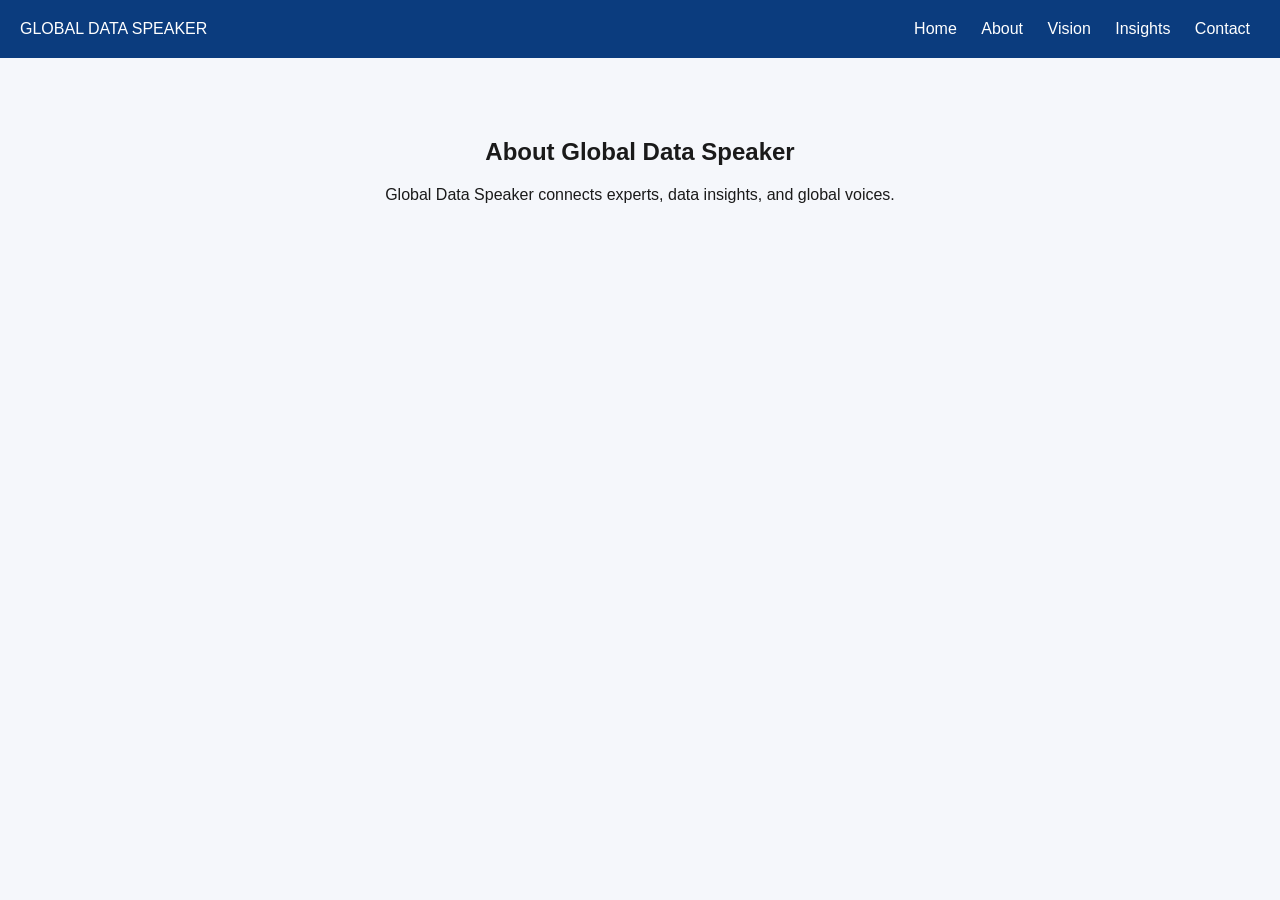
==== about.html @ 0624e322 "Add files via upload" ====
<!DOCTYPE html>
<html>
<head>
<meta charset="UTF-8">
<title>About</title>
<link rel="stylesheet" href="style.css">
</head>
<body>

<header>
<div class="logo">GLOBAL DATA SPEAKER</div>
<nav>
<a href="index.html">Home</a>
<a href="about.html">About</a>
<a href="vision.html">Vision</a>
<a href="insights.html">Insights</a>
<a href="contact.html">Contact</a>
</nav>
</header>

<section class="section">
<h1>About Global Data Speaker</h1>
<p>Global Data Speaker connects experts, data insights, and global voices.</p>
</section>

</body>
</html>
---- style.css ----
body{font-family:Arial,Helvetica,sans-serif;margin:0;background:#f5f7fb;color:#1a1a1a}
header{display:flex;justify-content:space-between;align-items:center;padding:20px;background:#0b3c7e;color:white}
nav a{margin:0 10px;color:white;text-decoration:none}
.hero{padding:120px 20px;text-align:center;background:linear-gradient(120deg,#0b3c7e,#1c7ed6);color:white}
.btn{display:inline-block;margin-top:20px;padding:10px 20px;background:white;color:#0b3c7e;text-decoration:none;border-radius:6px}
.section{padding:60px 20px;text-align:center}
footer{padding:20px;text-align:center;background:#0b3c7e;color:white}
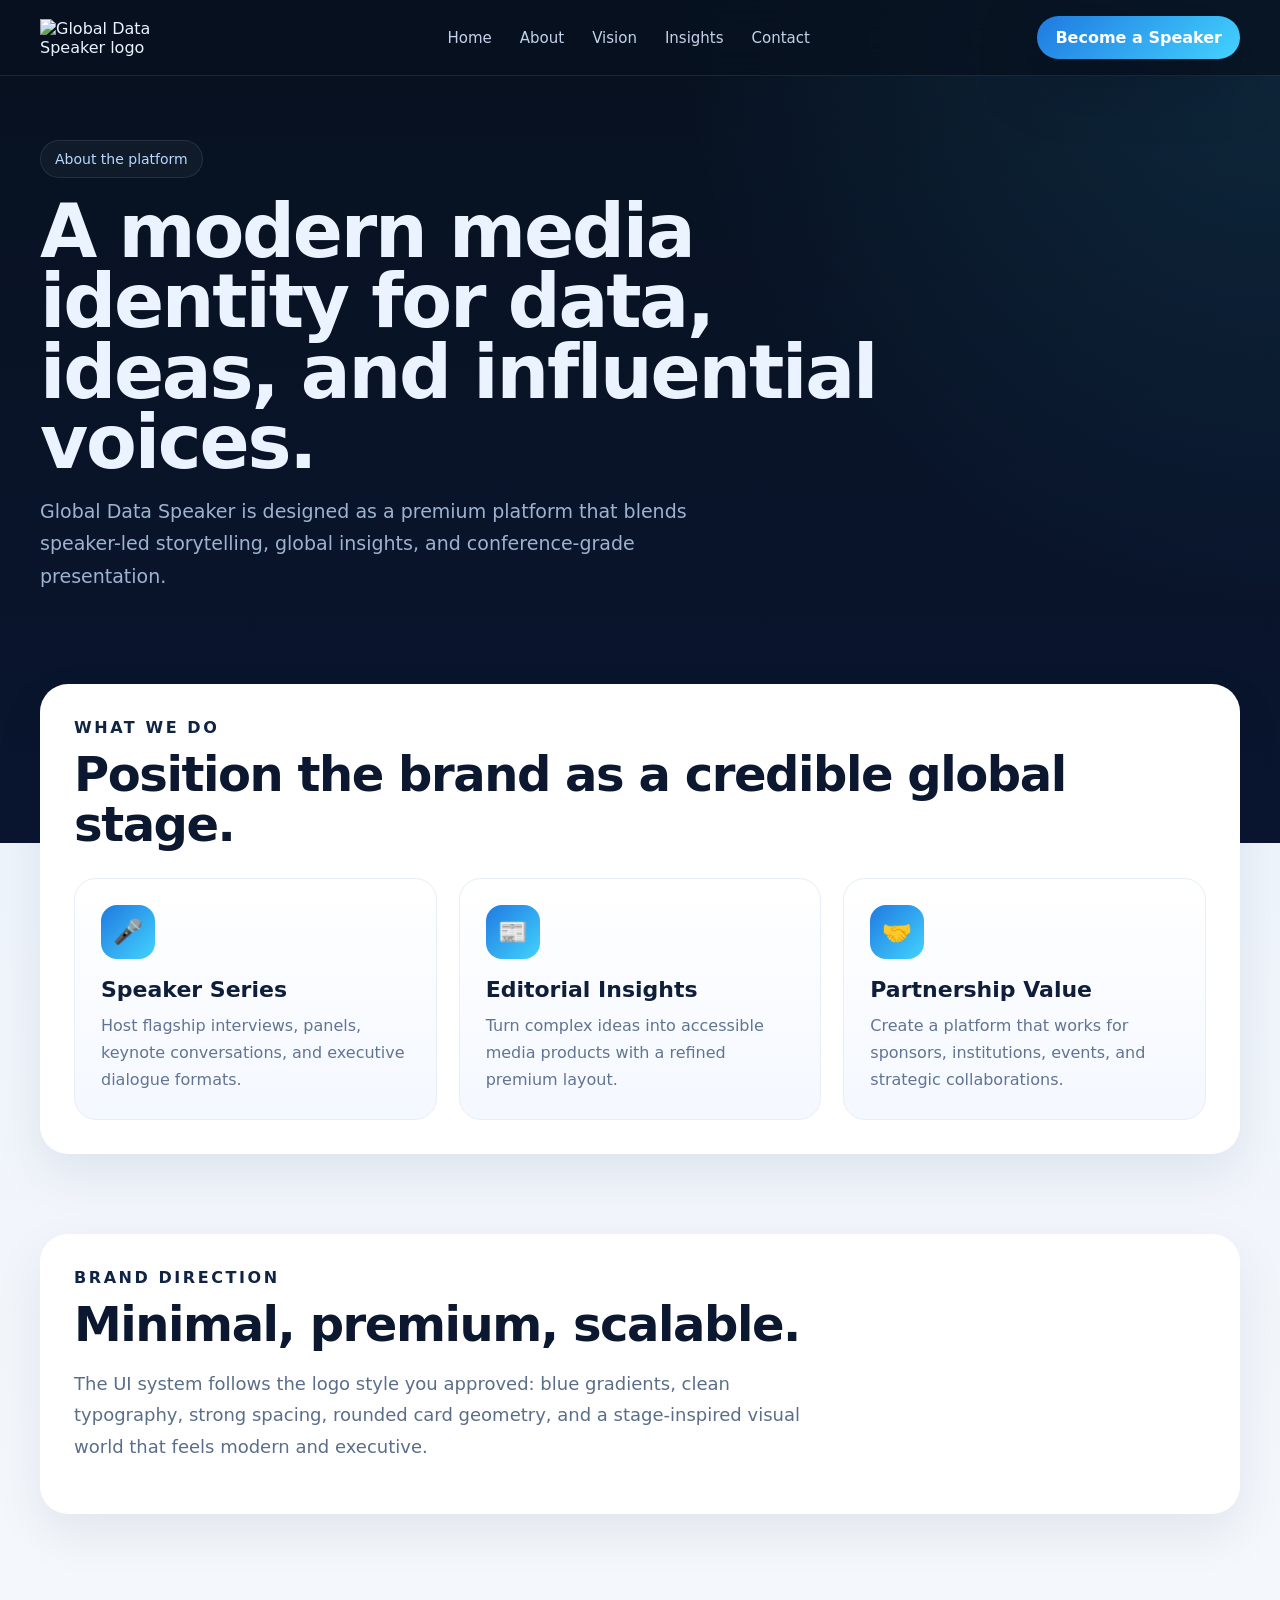
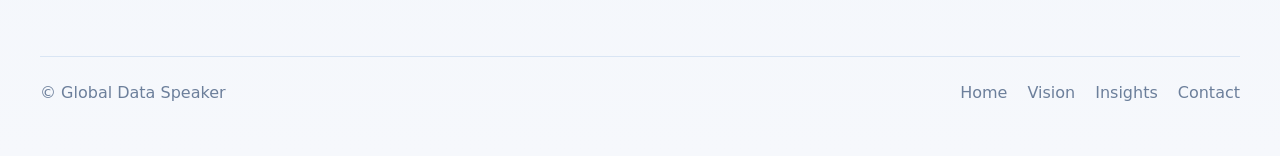
==== commit 3435443c: "Add files via upload" ====
--- a/about.html
+++ b/about.html
@@ -1,28 +1,7 @@
-
-<!DOCTYPE html>
-<html>
-<head>
-<meta charset="UTF-8">
-<title>About</title>
-<link rel="stylesheet" href="style.css">
-</head>
-<body>
-
-<header>
-<div class="logo">GLOBAL DATA SPEAKER</div>
-<nav>
-<a href="index.html">Home</a>
-<a href="about.html">About</a>
-<a href="vision.html">Vision</a>
-<a href="insights.html">Insights</a>
-<a href="contact.html">Contact</a>
-</nav>
-</header>
-
-<section class="section">
-<h1>About Global Data Speaker</h1>
-<p>Global Data Speaker connects experts, data insights, and global voices.</p>
-</section>
-
-</body>
-</html>
+<!DOCTYPE html><html lang="en"><head><meta charset="UTF-8"><meta name="viewport" content="width=device-width, initial-scale=1.0"><title>Global Data Speaker | About</title><link rel="stylesheet" href="style.css"></head><body>
+<header class="header"><div class="container nav"><a class="brand" href="index.html"><img src="assets/logo.png" alt="Global Data Speaker logo"></a><nav class="navlinks"><a href="index.html">Home</a><a href="about.html">About</a><a href="vision.html">Vision</a><a href="insights.html">Insights</a><a href="contact.html">Contact</a></nav><a class="cta" href="contact.html">Become a Speaker</a></div></header>
+<section class="hero" style="padding-bottom:24px"><div class="container"><span class="eyebrow">About the platform</span><h1 style="max-width:920px">A modern media identity for data, ideas, and influential voices.</h1><p>Global Data Speaker is designed as a premium platform that blends speaker-led storytelling, global insights, and conference-grade presentation.</p></div></section>
+<main><section class="section"><div class="container panel"><div class="section-title">What We Do</div><h2>Position the brand as a credible global stage.</h2><div class="grid-3" style="margin-top:28px"><article class="feature"><div class="icon">🎤</div><h3>Speaker Series</h3><p>Host flagship interviews, panels, keynote conversations, and executive dialogue formats.</p></article><article class="feature"><div class="icon">📰</div><h3>Editorial Insights</h3><p>Turn complex ideas into accessible media products with a refined premium layout.</p></article><article class="feature"><div class="icon">🤝</div><h3>Partnership Value</h3><p>Create a platform that works for sponsors, institutions, events, and strategic collaborations.</p></article></div></div></section>
+<section class="section"><div class="container panel"><div class="section-title">Brand Direction</div><h2>Minimal, premium, scalable.</h2><p class="lead">The UI system follows the logo style you approved: blue gradients, clean typography, strong spacing, rounded card geometry, and a stage-inspired visual world that feels modern and executive.</p></div></section></main>
+<footer class="footer"><div class="container footer-wrap"><div>© Global Data Speaker</div><div class="footer-links"><a href="index.html">Home</a><a href="vision.html">Vision</a><a href="insights.html">Insights</a><a href="contact.html">Contact</a></div></div></footer>
+</body></html>
--- a/style.css
+++ b/style.css
@@ -1,8 +1,115 @@
-
-body{font-family:Arial,Helvetica,sans-serif;margin:0;background:#f5f7fb;color:#1a1a1a}
-header{display:flex;justify-content:space-between;align-items:center;padding:20px;background:#0b3c7e;color:white}
-nav a{margin:0 10px;color:white;text-decoration:none}
-.hero{padding:120px 20px;text-align:center;background:linear-gradient(120deg,#0b3c7e,#1c7ed6);color:white}
-.btn{display:inline-block;margin-top:20px;padding:10px 20px;background:white;color:#0b3c7e;text-decoration:none;border-radius:6px}
-.section{padding:60px 20px;text-align:center}
-footer{padding:20px;text-align:center;background:#0b3c7e;color:white}
+:root{
+  --bg:#07111f;
+  --surface:#0c1b31;
+  --surface-2:#102443;
+  --card:#ffffff;
+  --text:#eaf3ff;
+  --muted:#9db3cf;
+  --line:rgba(255,255,255,.09);
+  --blue:#1f7ae0;
+  --cyan:#43d2ff;
+  --navy:#0a2346;
+  --shadow:0 20px 60px rgba(2,12,32,.35);
+  --radius:22px;
+  --max:1200px;
+}
+*{box-sizing:border-box}
+html{scroll-behavior:smooth}
+body{margin:0;font-family:Inter, ui-sans-serif,system-ui,-apple-system,Segoe UI,Roboto,Arial,sans-serif;background:
+radial-gradient(circle at top right, rgba(67,210,255,.12), transparent 28%),
+linear-gradient(180deg,#07111f 0%, #0a1630 48%, #eef4fb 48%, #f6f8fc 100%);color:var(--text)}
+a{text-decoration:none;color:inherit}
+img{max-width:100%;display:block}
+.container{width:min(calc(100% - 40px),var(--max));margin:auto}
+.header{position:sticky;top:0;z-index:50;background:rgba(7,17,31,.72);backdrop-filter: blur(16px);border-bottom:1px solid var(--line)}
+.nav{display:flex;align-items:center;justify-content:space-between;padding:16px 0;gap:20px}
+.brand{display:flex;align-items:center;gap:14px}
+.brand img{width:180px;height:auto}
+.navlinks{display:flex;gap:28px;align-items:center;color:#d8e8ff;font-size:15px}
+.navlinks a{opacity:.9}.navlinks a:hover{opacity:1;color:#fff}
+.cta{padding:12px 18px;border-radius:999px;background:linear-gradient(135deg,var(--blue),var(--cyan));color:#fff;font-weight:700;box-shadow:var(--shadow)}
+.hero{padding:64px 0 56px;position:relative;overflow:hidden}
+.hero-grid{display:grid;grid-template-columns:1.15fr .85fr;gap:36px;align-items:center}
+.eyebrow{display:inline-flex;gap:10px;align-items:center;padding:10px 14px;border-radius:999px;border:1px solid var(--line);background:rgba(255,255,255,.04);color:#b9d8ff;font-size:14px}
+.hero h1{font-size:clamp(42px,6vw,74px);line-height:.95;margin:18px 0 18px;letter-spacing:-.03em}
+.hero p{max-width:650px;color:var(--muted);font-size:19px;line-height:1.7;margin:0 0 28px}
+.hero-actions{display:flex;gap:14px;flex-wrap:wrap}
+.btn{padding:14px 22px;border-radius:999px;font-weight:700;display:inline-flex;align-items:center;gap:10px}
+.btn-primary{background:linear-gradient(135deg,var(--blue),var(--cyan));color:#fff;box-shadow:var(--shadow)}
+.btn-secondary{border:1px solid rgba(255,255,255,.18);background:rgba(255,255,255,.04);color:#fff}
+.hero-card{position:relative;background:linear-gradient(180deg,rgba(16,36,67,.88),rgba(9,22,48,.95));border:1px solid var(--line);border-radius:28px;padding:26px;box-shadow:var(--shadow);overflow:hidden}
+.hero-card::before{content:"";position:absolute;inset:-30% -5% auto auto;width:65%;aspect-ratio:1;background:radial-gradient(circle, rgba(67,210,255,.35), transparent 60%)}
+.orb{position:relative;border-radius:24px;aspect-ratio:1.05;background:
+radial-gradient(circle at 35% 35%, rgba(255,255,255,.9) 0 1%, transparent 1.2%),
+radial-gradient(circle at 55% 48%, rgba(255,255,255,.95) 0 1.2%, transparent 1.3%),
+radial-gradient(circle at 65% 24%, rgba(255,255,255,.9) 0 1%, transparent 1.2%),
+radial-gradient(circle at 72% 64%, rgba(255,255,255,.95) 0 1.2%, transparent 1.3%),
+radial-gradient(circle at 50% 50%, rgba(67,210,255,.45), transparent 34%),
+radial-gradient(circle at 50% 50%, rgba(20,120,255,.22), transparent 56%),
+linear-gradient(145deg,#0e2c59 0%,#155db5 48%,#47ccff 100%);
+overflow:hidden;border:1px solid rgba(255,255,255,.12)}
+.orb::before,.orb::after{content:"";position:absolute;inset:12% 8%;border:2px solid rgba(255,255,255,.75);border-radius:50%;transform:rotate(-8deg)}
+.orb::after{inset:20% 14%;transform:rotate(28deg)}
+.orb .line{position:absolute;height:2px;background:rgba(255,255,255,.75);transform-origin:left center}
+.orb .line.l1{width:68%;left:14%;top:38%;transform:rotate(14deg)}
+.orb .line.l2{width:58%;left:22%;top:58%;transform:rotate(-12deg)}
+.orb .line.l3{width:52%;left:24%;top:28%;transform:rotate(33deg)}
+.stats{display:grid;grid-template-columns:repeat(3,1fr);gap:14px;margin-top:18px}
+.stat{background:rgba(255,255,255,.05);border:1px solid var(--line);padding:16px;border-radius:18px}
+.stat strong{display:block;font-size:24px;color:#fff}
+.stat span{color:#b4c7de;font-size:13px}
+main{padding-bottom:72px}
+.section{padding:40px 0}
+.section-title{color:#102443;font-size:16px;font-weight:800;letter-spacing:.16em;text-transform:uppercase;margin-bottom:12px}
+.section h2{color:#0c1830;font-size:clamp(28px,4vw,48px);line-height:1.05;margin:0 0 12px;letter-spacing:-.03em}
+.section .lead{color:#5a6e8a;font-size:18px;line-height:1.75;max-width:760px}
+.panel{background:var(--card);border-radius:28px;box-shadow:0 20px 50px rgba(15,28,68,.08);padding:34px}
+.grid-3{display:grid;grid-template-columns:repeat(3,1fr);gap:22px}
+.grid-2{display:grid;grid-template-columns:repeat(2,1fr);gap:22px}
+.feature{padding:26px;border-radius:22px;background:linear-gradient(180deg,#fff,#f4f8ff);border:1px solid #e7eef9}
+.feature .icon{width:54px;height:54px;border-radius:16px;background:linear-gradient(135deg,#1f7ae0,#43d2ff);display:grid;place-items:center;color:#fff;font-size:24px;margin-bottom:18px}
+.feature h3{margin:0 0 10px;color:#0f1f3b;font-size:22px}
+.feature p{margin:0;color:#617493;line-height:1.7}
+.stage{padding:0;overflow:hidden;background:#0b1731}
+.stage-wrap{display:grid;grid-template-columns:1fr 1fr;min-height:420px}
+.stage-visual{position:relative;background:
+radial-gradient(circle at 20% 20%, rgba(67,210,255,.18), transparent 25%),
+radial-gradient(circle at 75% 25%, rgba(67,210,255,.28), transparent 25%),
+linear-gradient(160deg,#081427,#0d2a55)}
+.stage-visual::before{content:"";position:absolute;inset:0;background-image:linear-gradient(rgba(255,255,255,.07) 1px, transparent 1px),linear-gradient(90deg, rgba(255,255,255,.07) 1px, transparent 1px);background-size:28px 28px;opacity:.18}
+.stage-platform{position:absolute;left:8%;right:8%;bottom:11%;height:18%;background:linear-gradient(180deg,#1b5ab1,#0b2d60);border-radius:24px;box-shadow:0 20px 40px rgba(0,0,0,.35)}
+.podium{position:absolute;left:47%;bottom:26%;width:62px;height:120px;background:linear-gradient(180deg,#1b5ab1,#11376d);border-radius:12px 12px 6px 6px;box-shadow:0 12px 30px rgba(0,0,0,.35)}
+.chair{position:absolute;bottom:26%;width:72px;height:90px;background:#f7fbff;border-radius:18px;box-shadow:0 12px 28px rgba(0,0,0,.18)}
+.chair::before{content:"";position:absolute;left:10px;right:10px;top:-24px;height:42px;background:#f7fbff;border-radius:18px 18px 10px 10px}
+.chair::after{content:"";position:absolute;left:10px;right:10px;bottom:16px;height:12px;background:#edf5ff;border-radius:999px}
+.c1{left:16%}.c2{left:31%}.c3{right:31%}.c4{right:16%}
+.stage-copy{padding:42px;display:flex;flex-direction:column;justify-content:center;background:linear-gradient(180deg,#ffffff,#f5f9ff)}
+.stage-copy h3{font-size:36px;color:#0b1731;margin:0 0 12px;letter-spacing:-.03em}.stage-copy p{color:#607391;line-height:1.8;font-size:17px}
+.kpis{display:grid;grid-template-columns:repeat(4,1fr);gap:18px;margin-top:22px}.kpi{padding:18px 0;border-top:1px solid #dce7f5}.kpi strong{display:block;color:#0d1a33;font-size:30px}.kpi span{color:#5c7191;font-size:14px}
+.episode-card,.insight-card{background:#fff;border:1px solid #e4edf9;border-radius:22px;overflow:hidden;box-shadow:0 14px 34px rgba(16,43,96,.08)}
+.episode-cover{height:190px;background:linear-gradient(145deg,#0c2242,#185cb0 55%,#43d2ff);position:relative;overflow:hidden}
+.episode-cover::before{content:"";position:absolute;inset:0;background:radial-gradient(circle at 70% 28%, rgba(255,255,255,.55), transparent 16%), radial-gradient(circle at 48% 55%, rgba(255,255,255,.4), transparent 10%), linear-gradient(transparent, rgba(255,255,255,.06));}
+.episode-content,.insight-content{padding:22px}
+.episode-tag,.insight-tag{display:inline-block;padding:8px 12px;border-radius:999px;background:#edf6ff;color:#1562c3;font-size:12px;font-weight:800;letter-spacing:.08em;text-transform:uppercase;margin-bottom:14px}
+.episode-content h3,.insight-content h3{margin:0 0 12px;color:#0d1a33;font-size:24px;line-height:1.2}
+.episode-content p,.insight-content p{margin:0 0 18px;color:#5c7191;line-height:1.75}
+.meta{display:flex;justify-content:space-between;gap:10px;color:#6b7d99;font-size:14px;padding-top:14px;border-top:1px solid #edf2f9}
+.insights-grid{display:grid;grid-template-columns:2fr 1fr 1fr;gap:22px}
+.cta-banner{background:linear-gradient(135deg,#0d2242 0%, #16539d 45%, #43d2ff 100%);padding:38px;border-radius:28px;box-shadow:var(--shadow);color:#fff;display:flex;align-items:center;justify-content:space-between;gap:28px;flex-wrap:wrap}
+.cta-banner h3{font-size:34px;margin:0 0 10px;letter-spacing:-.03em}.cta-banner p{margin:0;color:#d8ebff;max-width:720px;line-height:1.7}
+.contact-grid{display:grid;grid-template-columns:1fr .9fr;gap:22px}
+.form{background:#fff;border-radius:26px;padding:28px;box-shadow:0 18px 44px rgba(12,28,61,.08)}
+.form-row{display:grid;grid-template-columns:1fr 1fr;gap:14px}.input,.textarea{width:100%;padding:15px 16px;border-radius:16px;border:1px solid #dce7f4;background:#f8fbff;font:inherit;color:#0e1d38}.textarea{min-height:150px;resize:vertical}
+.info-card{background:linear-gradient(180deg,#0d2242,#113d7b);border-radius:26px;padding:28px;color:#fff;box-shadow:var(--shadow)}
+.info-list{display:grid;gap:18px;margin-top:24px}.info-item{padding:18px;border-radius:18px;background:rgba(255,255,255,.06);border:1px solid rgba(255,255,255,.08)}
+.footer{padding:30px 0 54px;color:#6c7f9b}.footer-wrap{display:flex;justify-content:space-between;gap:20px;align-items:center;border-top:1px solid #d9e5f4;padding-top:26px}.footer-links{display:flex;gap:20px;flex-wrap:wrap}
+@media (max-width: 1024px){
+  .hero-grid,.stage-wrap,.contact-grid,.insights-grid{grid-template-columns:1fr}
+  .grid-3,.grid-2,.kpis,.stats{grid-template-columns:repeat(2,1fr)}
+}
+@media (max-width: 720px){
+  .nav{flex-wrap:wrap}.navlinks{gap:16px;flex-wrap:wrap;font-size:14px}.brand img{width:150px}
+  .hero{padding-top:36px}.hero h1{font-size:42px}.hero p{font-size:17px}
+  .grid-3,.grid-2,.kpis,.stats,.form-row{grid-template-columns:1fr}
+  .panel,.stage-copy,.form,.info-card{padding:24px}.stage-wrap{min-height:auto}.stage-visual{min-height:320px}
+}
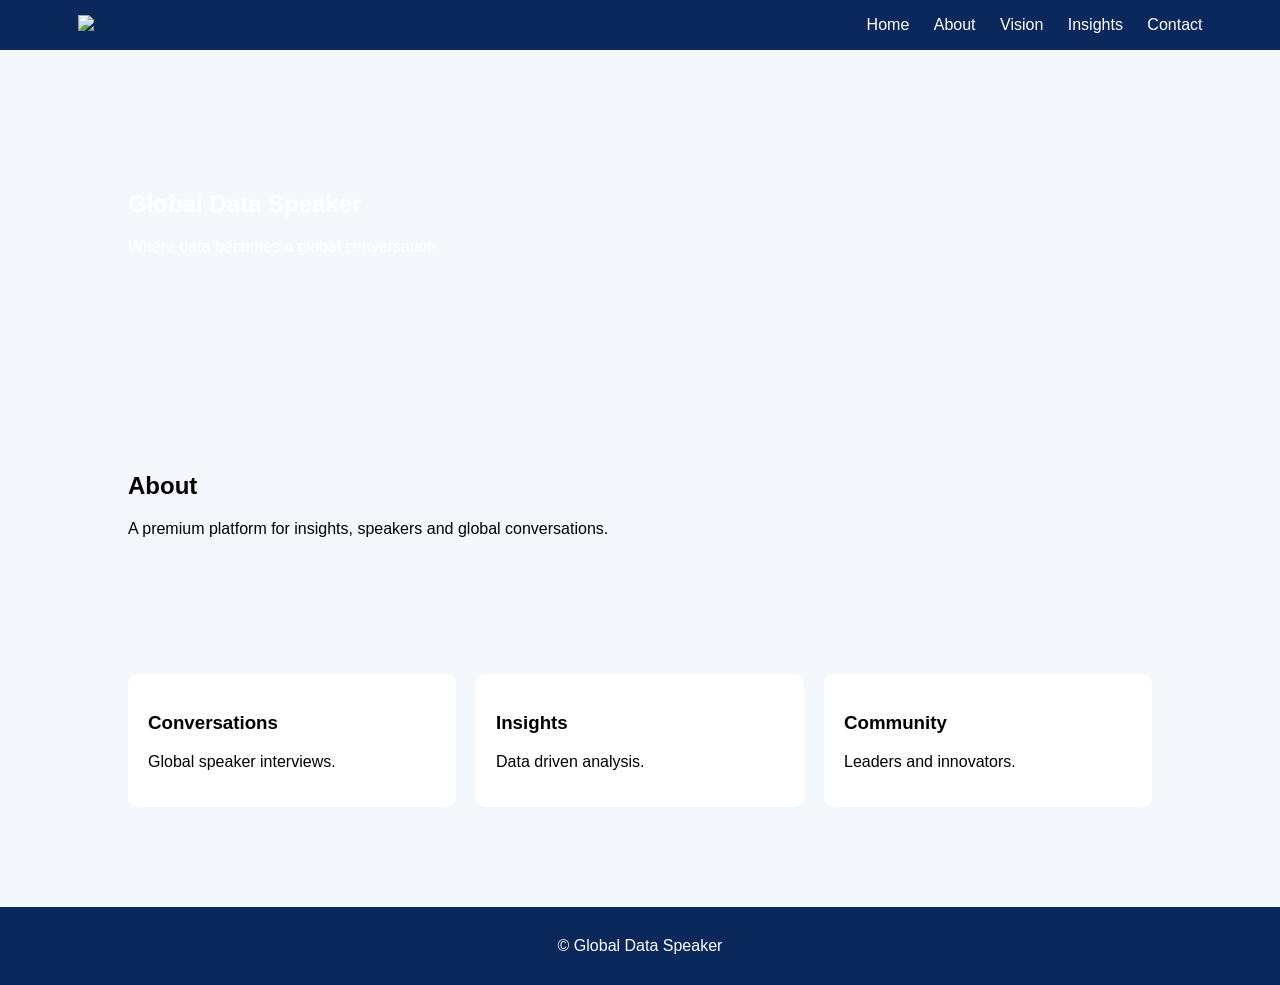
==== commit 86524f96: "Add files via upload" ====
--- a/about.html
+++ b/about.html
@@ -1,7 +1,45 @@
-<!DOCTYPE html><html lang="en"><head><meta charset="UTF-8"><meta name="viewport" content="width=device-width, initial-scale=1.0"><title>Global Data Speaker | About</title><link rel="stylesheet" href="style.css"></head><body>
-<header class="header"><div class="container nav"><a class="brand" href="index.html"><img src="assets/logo.png" alt="Global Data Speaker logo"></a><nav class="navlinks"><a href="index.html">Home</a><a href="about.html">About</a><a href="vision.html">Vision</a><a href="insights.html">Insights</a><a href="contact.html">Contact</a></nav><a class="cta" href="contact.html">Become a Speaker</a></div></header>
-<section class="hero" style="padding-bottom:24px"><div class="container"><span class="eyebrow">About the platform</span><h1 style="max-width:920px">A modern media identity for data, ideas, and influential voices.</h1><p>Global Data Speaker is designed as a premium platform that blends speaker-led storytelling, global insights, and conference-grade presentation.</p></div></section>
-<main><section class="section"><div class="container panel"><div class="section-title">What We Do</div><h2>Position the brand as a credible global stage.</h2><div class="grid-3" style="margin-top:28px"><article class="feature"><div class="icon">🎤</div><h3>Speaker Series</h3><p>Host flagship interviews, panels, keynote conversations, and executive dialogue formats.</p></article><article class="feature"><div class="icon">📰</div><h3>Editorial Insights</h3><p>Turn complex ideas into accessible media products with a refined premium layout.</p></article><article class="feature"><div class="icon">🤝</div><h3>Partnership Value</h3><p>Create a platform that works for sponsors, institutions, events, and strategic collaborations.</p></article></div></div></section>
-<section class="section"><div class="container panel"><div class="section-title">Brand Direction</div><h2>Minimal, premium, scalable.</h2><p class="lead">The UI system follows the logo style you approved: blue gradients, clean typography, strong spacing, rounded card geometry, and a stage-inspired visual world that feels modern and executive.</p></div></section></main>
-<footer class="footer"><div class="container footer-wrap"><div>© Global Data Speaker</div><div class="footer-links"><a href="index.html">Home</a><a href="vision.html">Vision</a><a href="insights.html">Insights</a><a href="contact.html">Contact</a></div></div></footer>
-</body></html>
+
+<!DOCTYPE html>
+<html>
+<head>
+<meta charset="UTF-8">
+<title>Global Data Speaker</title>
+<link rel="stylesheet" href="style.css">
+</head>
+<body>
+
+<header>
+<nav>
+<div><img src="assets/logo.svg" height="40"></div>
+<div>
+<a href="index.html">Home</a>
+<a href="about.html">About</a>
+<a href="vision.html">Vision</a>
+<a href="insights.html">Insights</a>
+<a href="contact.html">Contact</a>
+</div>
+</nav>
+</header>
+
+<section class="hero">
+<h1>Global Data Speaker</h1>
+<p>Where data becomes a global conversation.</p>
+</section>
+
+<section class="section">
+<h2>About</h2>
+<p>A premium platform for insights, speakers and global conversations.</p>
+</section>
+
+<section class="section">
+<div class="cards">
+<div class="card"><h3>Conversations</h3><p>Global speaker interviews.</p></div>
+<div class="card"><h3>Insights</h3><p>Data driven analysis.</p></div>
+<div class="card"><h3>Community</h3><p>Leaders and innovators.</p></div>
+</div>
+</section>
+
+<footer>© Global Data Speaker</footer>
+
+</body>
+</html>
--- a/style.css
+++ b/style.css
@@ -1,115 +1,10 @@
-:root{
-  --bg:#07111f;
-  --surface:#0c1b31;
-  --surface-2:#102443;
-  --card:#ffffff;
-  --text:#eaf3ff;
-  --muted:#9db3cf;
-  --line:rgba(255,255,255,.09);
-  --blue:#1f7ae0;
-  --cyan:#43d2ff;
-  --navy:#0a2346;
-  --shadow:0 20px 60px rgba(2,12,32,.35);
-  --radius:22px;
-  --max:1200px;
-}
-*{box-sizing:border-box}
-html{scroll-behavior:smooth}
-body{margin:0;font-family:Inter, ui-sans-serif,system-ui,-apple-system,Segoe UI,Roboto,Arial,sans-serif;background:
-radial-gradient(circle at top right, rgba(67,210,255,.12), transparent 28%),
-linear-gradient(180deg,#07111f 0%, #0a1630 48%, #eef4fb 48%, #f6f8fc 100%);color:var(--text)}
-a{text-decoration:none;color:inherit}
-img{max-width:100%;display:block}
-.container{width:min(calc(100% - 40px),var(--max));margin:auto}
-.header{position:sticky;top:0;z-index:50;background:rgba(7,17,31,.72);backdrop-filter: blur(16px);border-bottom:1px solid var(--line)}
-.nav{display:flex;align-items:center;justify-content:space-between;padding:16px 0;gap:20px}
-.brand{display:flex;align-items:center;gap:14px}
-.brand img{width:180px;height:auto}
-.navlinks{display:flex;gap:28px;align-items:center;color:#d8e8ff;font-size:15px}
-.navlinks a{opacity:.9}.navlinks a:hover{opacity:1;color:#fff}
-.cta{padding:12px 18px;border-radius:999px;background:linear-gradient(135deg,var(--blue),var(--cyan));color:#fff;font-weight:700;box-shadow:var(--shadow)}
-.hero{padding:64px 0 56px;position:relative;overflow:hidden}
-.hero-grid{display:grid;grid-template-columns:1.15fr .85fr;gap:36px;align-items:center}
-.eyebrow{display:inline-flex;gap:10px;align-items:center;padding:10px 14px;border-radius:999px;border:1px solid var(--line);background:rgba(255,255,255,.04);color:#b9d8ff;font-size:14px}
-.hero h1{font-size:clamp(42px,6vw,74px);line-height:.95;margin:18px 0 18px;letter-spacing:-.03em}
-.hero p{max-width:650px;color:var(--muted);font-size:19px;line-height:1.7;margin:0 0 28px}
-.hero-actions{display:flex;gap:14px;flex-wrap:wrap}
-.btn{padding:14px 22px;border-radius:999px;font-weight:700;display:inline-flex;align-items:center;gap:10px}
-.btn-primary{background:linear-gradient(135deg,var(--blue),var(--cyan));color:#fff;box-shadow:var(--shadow)}
-.btn-secondary{border:1px solid rgba(255,255,255,.18);background:rgba(255,255,255,.04);color:#fff}
-.hero-card{position:relative;background:linear-gradient(180deg,rgba(16,36,67,.88),rgba(9,22,48,.95));border:1px solid var(--line);border-radius:28px;padding:26px;box-shadow:var(--shadow);overflow:hidden}
-.hero-card::before{content:"";position:absolute;inset:-30% -5% auto auto;width:65%;aspect-ratio:1;background:radial-gradient(circle, rgba(67,210,255,.35), transparent 60%)}
-.orb{position:relative;border-radius:24px;aspect-ratio:1.05;background:
-radial-gradient(circle at 35% 35%, rgba(255,255,255,.9) 0 1%, transparent 1.2%),
-radial-gradient(circle at 55% 48%, rgba(255,255,255,.95) 0 1.2%, transparent 1.3%),
-radial-gradient(circle at 65% 24%, rgba(255,255,255,.9) 0 1%, transparent 1.2%),
-radial-gradient(circle at 72% 64%, rgba(255,255,255,.95) 0 1.2%, transparent 1.3%),
-radial-gradient(circle at 50% 50%, rgba(67,210,255,.45), transparent 34%),
-radial-gradient(circle at 50% 50%, rgba(20,120,255,.22), transparent 56%),
-linear-gradient(145deg,#0e2c59 0%,#155db5 48%,#47ccff 100%);
-overflow:hidden;border:1px solid rgba(255,255,255,.12)}
-.orb::before,.orb::after{content:"";position:absolute;inset:12% 8%;border:2px solid rgba(255,255,255,.75);border-radius:50%;transform:rotate(-8deg)}
-.orb::after{inset:20% 14%;transform:rotate(28deg)}
-.orb .line{position:absolute;height:2px;background:rgba(255,255,255,.75);transform-origin:left center}
-.orb .line.l1{width:68%;left:14%;top:38%;transform:rotate(14deg)}
-.orb .line.l2{width:58%;left:22%;top:58%;transform:rotate(-12deg)}
-.orb .line.l3{width:52%;left:24%;top:28%;transform:rotate(33deg)}
-.stats{display:grid;grid-template-columns:repeat(3,1fr);gap:14px;margin-top:18px}
-.stat{background:rgba(255,255,255,.05);border:1px solid var(--line);padding:16px;border-radius:18px}
-.stat strong{display:block;font-size:24px;color:#fff}
-.stat span{color:#b4c7de;font-size:13px}
-main{padding-bottom:72px}
-.section{padding:40px 0}
-.section-title{color:#102443;font-size:16px;font-weight:800;letter-spacing:.16em;text-transform:uppercase;margin-bottom:12px}
-.section h2{color:#0c1830;font-size:clamp(28px,4vw,48px);line-height:1.05;margin:0 0 12px;letter-spacing:-.03em}
-.section .lead{color:#5a6e8a;font-size:18px;line-height:1.75;max-width:760px}
-.panel{background:var(--card);border-radius:28px;box-shadow:0 20px 50px rgba(15,28,68,.08);padding:34px}
-.grid-3{display:grid;grid-template-columns:repeat(3,1fr);gap:22px}
-.grid-2{display:grid;grid-template-columns:repeat(2,1fr);gap:22px}
-.feature{padding:26px;border-radius:22px;background:linear-gradient(180deg,#fff,#f4f8ff);border:1px solid #e7eef9}
-.feature .icon{width:54px;height:54px;border-radius:16px;background:linear-gradient(135deg,#1f7ae0,#43d2ff);display:grid;place-items:center;color:#fff;font-size:24px;margin-bottom:18px}
-.feature h3{margin:0 0 10px;color:#0f1f3b;font-size:22px}
-.feature p{margin:0;color:#617493;line-height:1.7}
-.stage{padding:0;overflow:hidden;background:#0b1731}
-.stage-wrap{display:grid;grid-template-columns:1fr 1fr;min-height:420px}
-.stage-visual{position:relative;background:
-radial-gradient(circle at 20% 20%, rgba(67,210,255,.18), transparent 25%),
-radial-gradient(circle at 75% 25%, rgba(67,210,255,.28), transparent 25%),
-linear-gradient(160deg,#081427,#0d2a55)}
-.stage-visual::before{content:"";position:absolute;inset:0;background-image:linear-gradient(rgba(255,255,255,.07) 1px, transparent 1px),linear-gradient(90deg, rgba(255,255,255,.07) 1px, transparent 1px);background-size:28px 28px;opacity:.18}
-.stage-platform{position:absolute;left:8%;right:8%;bottom:11%;height:18%;background:linear-gradient(180deg,#1b5ab1,#0b2d60);border-radius:24px;box-shadow:0 20px 40px rgba(0,0,0,.35)}
-.podium{position:absolute;left:47%;bottom:26%;width:62px;height:120px;background:linear-gradient(180deg,#1b5ab1,#11376d);border-radius:12px 12px 6px 6px;box-shadow:0 12px 30px rgba(0,0,0,.35)}
-.chair{position:absolute;bottom:26%;width:72px;height:90px;background:#f7fbff;border-radius:18px;box-shadow:0 12px 28px rgba(0,0,0,.18)}
-.chair::before{content:"";position:absolute;left:10px;right:10px;top:-24px;height:42px;background:#f7fbff;border-radius:18px 18px 10px 10px}
-.chair::after{content:"";position:absolute;left:10px;right:10px;bottom:16px;height:12px;background:#edf5ff;border-radius:999px}
-.c1{left:16%}.c2{left:31%}.c3{right:31%}.c4{right:16%}
-.stage-copy{padding:42px;display:flex;flex-direction:column;justify-content:center;background:linear-gradient(180deg,#ffffff,#f5f9ff)}
-.stage-copy h3{font-size:36px;color:#0b1731;margin:0 0 12px;letter-spacing:-.03em}.stage-copy p{color:#607391;line-height:1.8;font-size:17px}
-.kpis{display:grid;grid-template-columns:repeat(4,1fr);gap:18px;margin-top:22px}.kpi{padding:18px 0;border-top:1px solid #dce7f5}.kpi strong{display:block;color:#0d1a33;font-size:30px}.kpi span{color:#5c7191;font-size:14px}
-.episode-card,.insight-card{background:#fff;border:1px solid #e4edf9;border-radius:22px;overflow:hidden;box-shadow:0 14px 34px rgba(16,43,96,.08)}
-.episode-cover{height:190px;background:linear-gradient(145deg,#0c2242,#185cb0 55%,#43d2ff);position:relative;overflow:hidden}
-.episode-cover::before{content:"";position:absolute;inset:0;background:radial-gradient(circle at 70% 28%, rgba(255,255,255,.55), transparent 16%), radial-gradient(circle at 48% 55%, rgba(255,255,255,.4), transparent 10%), linear-gradient(transparent, rgba(255,255,255,.06));}
-.episode-content,.insight-content{padding:22px}
-.episode-tag,.insight-tag{display:inline-block;padding:8px 12px;border-radius:999px;background:#edf6ff;color:#1562c3;font-size:12px;font-weight:800;letter-spacing:.08em;text-transform:uppercase;margin-bottom:14px}
-.episode-content h3,.insight-content h3{margin:0 0 12px;color:#0d1a33;font-size:24px;line-height:1.2}
-.episode-content p,.insight-content p{margin:0 0 18px;color:#5c7191;line-height:1.75}
-.meta{display:flex;justify-content:space-between;gap:10px;color:#6b7d99;font-size:14px;padding-top:14px;border-top:1px solid #edf2f9}
-.insights-grid{display:grid;grid-template-columns:2fr 1fr 1fr;gap:22px}
-.cta-banner{background:linear-gradient(135deg,#0d2242 0%, #16539d 45%, #43d2ff 100%);padding:38px;border-radius:28px;box-shadow:var(--shadow);color:#fff;display:flex;align-items:center;justify-content:space-between;gap:28px;flex-wrap:wrap}
-.cta-banner h3{font-size:34px;margin:0 0 10px;letter-spacing:-.03em}.cta-banner p{margin:0;color:#d8ebff;max-width:720px;line-height:1.7}
-.contact-grid{display:grid;grid-template-columns:1fr .9fr;gap:22px}
-.form{background:#fff;border-radius:26px;padding:28px;box-shadow:0 18px 44px rgba(12,28,61,.08)}
-.form-row{display:grid;grid-template-columns:1fr 1fr;gap:14px}.input,.textarea{width:100%;padding:15px 16px;border-radius:16px;border:1px solid #dce7f4;background:#f8fbff;font:inherit;color:#0e1d38}.textarea{min-height:150px;resize:vertical}
-.info-card{background:linear-gradient(180deg,#0d2242,#113d7b);border-radius:26px;padding:28px;color:#fff;box-shadow:var(--shadow)}
-.info-list{display:grid;gap:18px;margin-top:24px}.info-item{padding:18px;border-radius:18px;background:rgba(255,255,255,.06);border:1px solid rgba(255,255,255,.08)}
-.footer{padding:30px 0 54px;color:#6c7f9b}.footer-wrap{display:flex;justify-content:space-between;gap:20px;align-items:center;border-top:1px solid #d9e5f4;padding-top:26px}.footer-links{display:flex;gap:20px;flex-wrap:wrap}
-@media (max-width: 1024px){
-  .hero-grid,.stage-wrap,.contact-grid,.insights-grid{grid-template-columns:1fr}
-  .grid-3,.grid-2,.kpis,.stats{grid-template-columns:repeat(2,1fr)}
-}
-@media (max-width: 720px){
-  .nav{flex-wrap:wrap}.navlinks{gap:16px;flex-wrap:wrap;font-size:14px}.brand img{width:150px}
-  .hero{padding-top:36px}.hero h1{font-size:42px}.hero p{font-size:17px}
-  .grid-3,.grid-2,.kpis,.stats,.form-row{grid-template-columns:1fr}
-  .panel,.stage-copy,.form,.info-card{padding:24px}.stage-wrap{min-height:auto}.stage-visual{min-height:320px}
-}
+
+body{font-family:Arial;margin:0;background:#f4f7fb}
+header{background:#0b285c;color:white;padding:15px}
+nav{width:90%;margin:auto;display:flex;justify-content:space-between;align-items:center}
+nav a{color:white;margin-left:20px;text-decoration:none}
+.hero{background:url('assets/hero.svg') center/cover no-repeat;color:white;padding:120px 10%}
+.section{padding:60px 10%}
+.cards{display:grid;grid-template-columns:repeat(3,1fr);gap:20px}
+.card{background:white;padding:20px;border-radius:10px}
+footer{background:#0b285c;color:white;text-align:center;padding:30px;margin-top:40px}
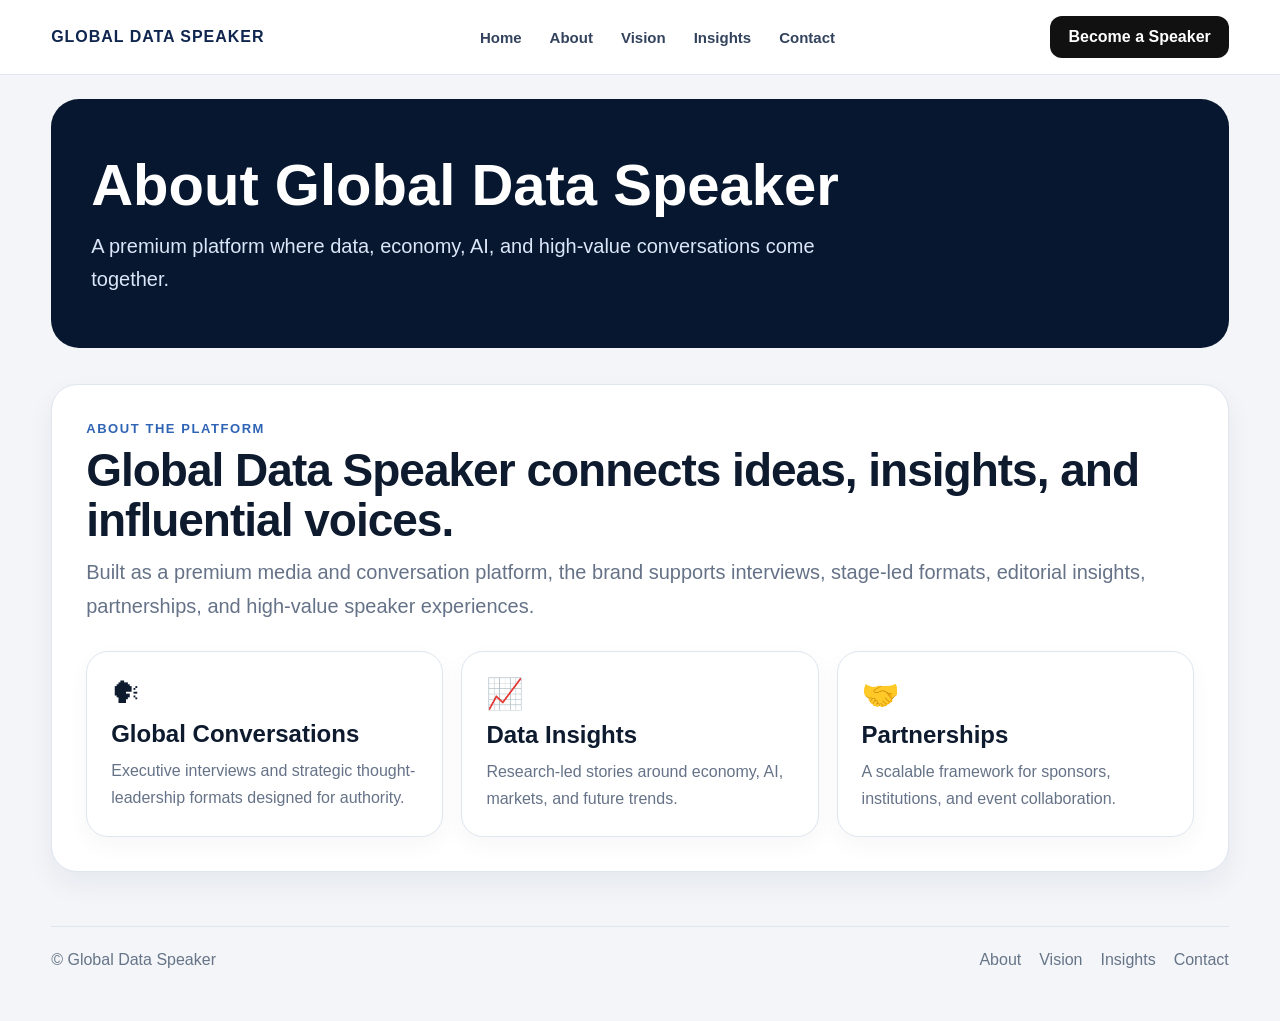
==== commit 9061e25d: "Add files via upload" ====
--- a/about.html
+++ b/about.html
@@ -1,45 +1,59 @@
 
 <!DOCTYPE html>
-<html>
+<html lang="en">
 <head>
-<meta charset="UTF-8">
-<title>Global Data Speaker</title>
-<link rel="stylesheet" href="style.css">
+<meta charset="UTF-8" />
+<meta name="viewport" content="width=device-width, initial-scale=1.0" />
+<title>About | Global Data Speaker</title>
+<link rel="stylesheet" href="style.css" />
 </head>
 <body>
-
-<header>
-<nav>
-<div><img src="assets/logo.svg" height="40"></div>
-<div>
-<a href="index.html">Home</a>
-<a href="about.html">About</a>
-<a href="vision.html">Vision</a>
-<a href="insights.html">Insights</a>
-<a href="contact.html">Contact</a>
-</div>
-</nav>
+<header class="header">
+  <div class="container nav">
+    <a class="brand" href="index.html">
+      <img src="assets/logo.png" alt="Global Data Speaker logo" onerror="this.style.display='none'; this.nextElementSibling.style.display='block';">
+      <span class="brand-text" style="display:none;">GLOBAL DATA SPEAKER</span>
+    </a>
+    <nav class="navlinks">
+      <a href="index.html">Home</a>
+      <a href="about.html">About</a>
+      <a href="vision.html">Vision</a>
+      <a href="insights.html">Insights</a>
+      <a href="contact.html">Contact</a>
+    </nav>
+    <a class="cta" href="contact.html">Become a Speaker</a>
+  </div>
 </header>
-
-<section class="hero">
-<h1>Global Data Speaker</h1>
-<p>Where data becomes a global conversation.</p>
+<section class="page-hero">
+  <div class="container page-top">
+    <h1>About Global Data Speaker</h1>
+    <p>A premium platform where data, economy, AI, and high-value conversations come together.</p>
+  </div>
 </section>
-
+<main>
 <section class="section">
-<h2>About</h2>
-<p>A premium platform for insights, speakers and global conversations.</p>
+  <div class="container white-panel">
+    <span class="kicker">About the Platform</span>
+    <h2>Global Data Speaker connects ideas, insights, and influential voices.</h2>
+    <p class="lead">Built as a premium media and conversation platform, the brand supports interviews, stage-led formats, editorial insights, partnerships, and high-value speaker experiences.</p>
+    <div class="features">
+      <article class="feature"><div class="icon">🗣</div><h3>Global Conversations</h3><p>Executive interviews and strategic thought-leadership formats designed for authority.</p></article>
+      <article class="feature"><div class="icon">📈</div><h3>Data Insights</h3><p>Research-led stories around economy, AI, markets, and future trends.</p></article>
+      <article class="feature"><div class="icon">🤝</div><h3>Partnerships</h3><p>A scalable framework for sponsors, institutions, and event collaboration.</p></article>
+    </div>
+  </div>
 </section>
-
-<section class="section">
-<div class="cards">
-<div class="card"><h3>Conversations</h3><p>Global speaker interviews.</p></div>
-<div class="card"><h3>Insights</h3><p>Data driven analysis.</p></div>
-<div class="card"><h3>Community</h3><p>Leaders and innovators.</p></div>
-</div>
-</section>
-
-<footer>© Global Data Speaker</footer>
-
+</main>
+<footer class="footer">
+  <div class="container footer-wrap">
+    <div>© Global Data Speaker</div>
+    <div class="footer-links">
+      <a href="about.html">About</a>
+      <a href="vision.html">Vision</a>
+      <a href="insights.html">Insights</a>
+      <a href="contact.html">Contact</a>
+    </div>
+  </div>
+</footer>
 </body>
 </html>
--- a/style.css
+++ b/style.css
@@ -1,10 +1,99 @@
 
-body{font-family:Arial;margin:0;background:#f4f7fb}
-header{background:#0b285c;color:white;padding:15px}
-nav{width:90%;margin:auto;display:flex;justify-content:space-between;align-items:center}
-nav a{color:white;margin-left:20px;text-decoration:none}
-.hero{background:url('assets/hero.svg') center/cover no-repeat;color:white;padding:120px 10%}
-.section{padding:60px 10%}
-.cards{display:grid;grid-template-columns:repeat(3,1fr);gap:20px}
-.card{background:white;padding:20px;border-radius:10px}
-footer{background:#0b285c;color:white;text-align:center;padding:30px;margin-top:40px}
+:root{
+  --bg:#f3f5f8;
+  --panel:#ffffff;
+  --ink:#0e1b2f;
+  --muted:#657287;
+  --line:#dfe6ef;
+  --dark:#08182f;
+  --blue:#0f4fb9;
+  --blue2:#28c2ff;
+  --accent:#111111;
+}
+*{box-sizing:border-box}
+html{scroll-behavior:smooth}
+body{margin:0;font-family:Inter,Arial,Helvetica,sans-serif;background:var(--bg);color:var(--ink)}
+a{text-decoration:none;color:inherit}
+img{display:block;max-width:100%}
+.container{width:min(1240px,92%);margin:0 auto}
+.header{position:sticky;top:0;z-index:20;background:rgba(255,255,255,.95);backdrop-filter:blur(10px);border-bottom:1px solid var(--line)}
+.nav{display:flex;justify-content:space-between;align-items:center;gap:20px;padding:16px 0}
+.brand{display:flex;align-items:center;gap:14px}
+.brand img{height:54px;width:auto;object-fit:contain}
+.brand-text{font-weight:800;letter-spacing:.06em;color:#10264e}
+.navlinks{display:flex;gap:28px;align-items:center}
+.navlinks a{font-weight:700;color:#33435d;font-size:15px}
+.navlinks a:hover{color:var(--blue)}
+.cta{padding:12px 18px;border-radius:12px;background:#111;color:#fff;font-weight:800}
+.hero{padding:28px 0}
+.hero-wrap{background:#07172f url('assets/hero.svg') center/cover no-repeat;border-radius:28px;overflow:hidden;min-height:680px;padding:70px 58px;color:#fff;display:grid;grid-template-columns:1.05fr .95fr;gap:30px;align-items:center}
+.hero-copy{max-width:720px}
+.eyebrow{display:inline-block;padding:10px 16px;border:1px solid rgba(255,255,255,.18);background:rgba(255,255,255,.06);border-radius:999px;font-size:13px;font-weight:700;letter-spacing:.08em;text-transform:uppercase;margin-bottom:22px}
+.hero h1{margin:0 0 16px;font-size:78px;line-height:.95;letter-spacing:-2.5px}
+.hero p{margin:0;color:#d8e4f8;font-size:22px;line-height:1.65;max-width:640px}
+.hero-actions{display:flex;gap:14px;flex-wrap:wrap;margin-top:28px}
+.btn{display:inline-block;padding:15px 24px;border-radius:999px;font-weight:800}
+.btn-primary{background:#fff;color:#0d4eb6}
+.btn-secondary{color:#fff;border:1px solid rgba(255,255,255,.2);background:rgba(255,255,255,.06)}
+.hero-side{display:grid;gap:18px}
+.hero-card{background:rgba(255,255,255,.06);border:1px solid rgba(255,255,255,.13);padding:18px;border-radius:26px}
+.hero-visual{height:360px;border-radius:20px;background:url('assets/card.svg') center/cover no-repeat}
+.hero-stats{display:grid;grid-template-columns:repeat(3,1fr);gap:12px}
+.hero-stat{background:rgba(255,255,255,.08);border:1px solid rgba(255,255,255,.12);padding:18px;border-radius:18px;text-align:center}
+.hero-stat strong{display:block;font-size:32px}
+.hero-stat span{display:block;margin-top:6px;color:#d8e4f8;font-size:14px}
+.section{padding:18px 0}
+.white-panel{background:#fff;border:1px solid var(--line);box-shadow:0 12px 28px rgba(11,36,78,.06);border-radius:26px;padding:34px}
+.kicker{display:inline-block;color:#2f64b4;font-size:13px;font-weight:800;text-transform:uppercase;letter-spacing:.12em;margin-bottom:10px}
+h2{margin:0 0 10px;font-size:46px;line-height:1.08;letter-spacing:-1px}
+.lead{margin:0;color:var(--muted);font-size:20px;line-height:1.7}
+.features{display:grid;grid-template-columns:repeat(3,1fr);gap:18px;margin-top:28px}
+.feature{background:#fff;border:1px solid var(--line);border-radius:22px;padding:24px;box-shadow:0 8px 24px rgba(11,36,78,.04)}
+.feature .icon{font-size:30px;margin-bottom:10px}
+.feature h3,.story-copy h3,.card-copy h3{margin:0 0 10px;font-size:24px}
+.feature p,.story-copy p,.card-copy p,.meta{margin:0;color:var(--muted);line-height:1.65}
+.story{display:grid;grid-template-columns:1fr 1fr;overflow:hidden;padding:0}
+.story-visual{min-height:470px;background:url('assets/stage.svg') center/cover no-repeat}
+.story-copy{padding:34px}
+.kpi-grid{display:grid;grid-template-columns:repeat(2,1fr);gap:14px;margin-top:24px}
+.kpi{background:#f5f8fd;border:1px solid var(--line);border-radius:18px;padding:16px}
+.kpi strong{display:block;color:var(--blue);font-size:24px}
+.kpi span{display:block;color:var(--muted);margin-top:4px}
+.cards-2{display:grid;grid-template-columns:repeat(2,1fr);gap:20px}
+.media-card,.insight-card{background:#fff;border:1px solid var(--line);border-radius:24px;overflow:hidden;box-shadow:0 8px 24px rgba(11,36,78,.04)}
+.card-cover{height:230px;background:url('assets/card.svg') center/cover no-repeat}
+.card-copy{padding:22px}
+.tag{display:inline-block;padding:8px 12px;background:#eef5ff;color:#356ec0;border-radius:999px;font-weight:800;font-size:12px;text-transform:uppercase;letter-spacing:.05em;margin-bottom:12px}
+.row-meta{display:flex;justify-content:space-between;gap:10px;margin-top:16px;color:#728097;font-size:14px}
+.cards-3{display:grid;grid-template-columns:1.35fr .85fr .85fr;gap:20px}
+.cta-band{background:linear-gradient(135deg,#071b3d,#0f4fb9 60%,#46d1ff);border-radius:28px;padding:28px 30px;color:#fff;display:flex;justify-content:space-between;align-items:center;gap:20px}
+.cta-band p{margin:8px 0 0;color:#dce8fb;line-height:1.65}
+.footer{padding:36px 0 52px}
+.footer-wrap{border-top:1px solid var(--line);padding-top:24px;display:flex;justify-content:space-between;gap:20px;color:#667488}
+.footer-links{display:flex;gap:18px}
+.page-hero{padding:24px 0 18px}
+.page-top{background:#07172f url('assets/hero.svg') center/cover no-repeat;border-radius:28px;padding:52px 40px;color:#fff}
+.page-top h1{margin:0 0 12px;font-size:58px}
+.page-top p{margin:0;max-width:760px;color:#dbe6f8;font-size:20px;line-height:1.65}
+.chips{display:flex;gap:10px;flex-wrap:wrap;margin-bottom:22px}
+.chip{background:#eef5ff;color:#336cc0;padding:9px 12px;border-radius:999px;font-weight:800;font-size:13px}
+.form-grid{display:grid;grid-template-columns:1.1fr .9fr;gap:20px}
+.form-card,.side-card{background:#fff;border:1px solid var(--line);border-radius:24px;padding:24px;box-shadow:0 8px 24px rgba(11,36,78,.04)}
+label{display:block;font-weight:700;margin:0 0 8px}
+input,textarea{width:100%;padding:14px 16px;border:1px solid var(--line);border-radius:14px;font:inherit}
+textarea{min-height:160px;resize:vertical}
+button{border:none}
+@media (max-width:1024px){
+  .hero-wrap,.story,.cards-2,.cards-3,.features,.form-grid{grid-template-columns:1fr}
+  .hero h1{font-size:56px}
+}
+@media (max-width:760px){
+  .nav{flex-direction:column;align-items:flex-start}
+  .navlinks{flex-wrap:wrap;gap:14px}
+  .cta{width:100%;text-align:center}
+  .hero-wrap,.page-top{padding:34px 24px}
+  .hero h1{font-size:44px}
+  h2{font-size:34px}
+  .hero-stats{grid-template-columns:1fr}
+  .footer-wrap{flex-direction:column;align-items:flex-start}
+}
